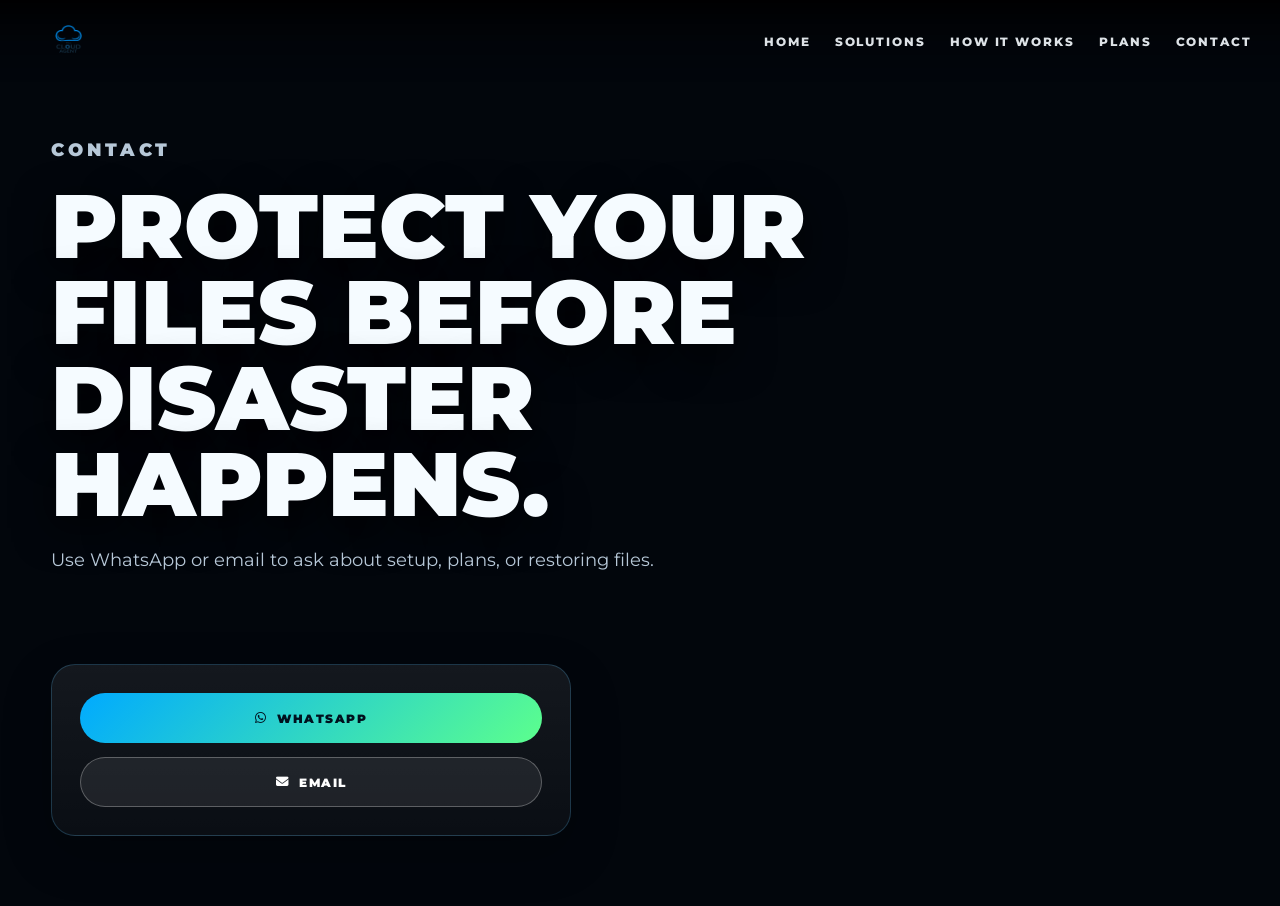
==== contact.html @ 24f9bed6 "Initial The Cloud Agent website" ====
<!DOCTYPE html>
<html lang="en">
<head>
<link rel="stylesheet" href="style.css">
<meta charset="UTF-8">
<meta name="viewport" content="width=device-width, initial-scale=1.0">
<title>Contact | The Cloud Agent</title>
<link href="https://fonts.googleapis.com/css2?family=Montserrat:wght@400;500;600;700;800;900&display=swap" rel="stylesheet">
<link rel="stylesheet" href="https://cdnjs.cloudflare.com/ajax/libs/font-awesome/6.5.2/css/all.min.css">
</head>

<body>

<header class="site-header">
<a href="index.html" class="brand-logo">
<img src="assets/images/logo.png" alt="The Cloud Agent Logo">
</a>

<button class="menu-toggle" id="menuToggle">
<span></span><span></span><span></span>
</button>

<nav class="site-nav" id="siteNav">
<a href="index.html">Home</a>
<a href="solutions.html">Solutions</a>
<a href="how.html">How It Works</a>
<a href="plans.html">Plans</a>
<a href="contact.html">Contact</a>
</nav>
</header>

<main class="page-content contact-page">
<section class="page-intro">
<p class="section-kicker">Contact</p>
<h1>Protect your files before disaster happens.</h1>
<p>Use WhatsApp or email to ask about setup, plans, or restoring files.</p>
</section>

<section class="contact-card">
<a href="https://wa.me/27781270843" class="btn btn-primary">
<i class="fab fa-whatsapp"></i> WhatsApp
</a>

<a href="mailto:mrsisekobunu@gmail.com" class="btn btn-secondary">
<i class="fas fa-envelope"></i> Email
</a>
</section>
</main>

<script src="script.js"></script>
</body>
</html>
---- style.css ----
﻿:root{
  --bg:#02060c;
  --bg-soft:#07111f;
  --text:#f5fbff;
  --muted:#b7c8d8;
  --line:rgba(91,196,255,0.22);
  --blue:#00aaff;
  --blue-soft:#63d8ff;
  --green:#5cff8d;
  --max:1200px;
}

*{
  box-sizing:border-box;
}

html{
  scroll-behavior:smooth;
}

body{
  margin:0;
  font-family:'Montserrat',sans-serif;
  background:var(--bg);
  color:var(--text);
}

a{
  color:inherit;
  text-decoration:none;
}

/* HEADER */

.site-header{
  position:fixed;
  top:0;
  left:0;
  width:100%;
  z-index:1000;
  display:flex;
  align-items:center;
  justify-content:space-between;
  padding:14px 28px;
  background:linear-gradient(to bottom, rgba(0,0,0,0.88), rgba(0,0,0,0.25), rgba(0,0,0,0));
}

.brand-logo{
  display:flex;
  align-items:center;
  height:54px;
}

.brand-logo img{
  height:54px;
  width:auto;
  display:block;
  object-fit:contain;
}

.site-nav{
  display:flex;
  gap:24px;
}

.site-nav a{
  font-size:0.75rem;
  text-transform:uppercase;
  letter-spacing:0.16em;
  opacity:0.9;
  font-weight:800;
}

.site-nav a:hover{
  color:var(--blue-soft);
}

.menu-toggle{
  display:none;
  background:none;
  border:none;
  cursor:pointer;
}

.menu-toggle span{
  display:block;
  width:24px;
  height:2px;
  background:#fff;
  margin:5px 0;
}

/* HOME */

.home-page{
  overflow:hidden;
}

.home-hero{
  position:relative;
  width:100%;
  min-height:100vh;
  overflow:hidden;
  display:flex;
  align-items:center;
}

.hero-bg{
  position:absolute;
  inset:0;
  background-size:cover;
  background-position:center;
  background-repeat:no-repeat;
  opacity:1;
  transition:opacity 1.2s ease-in-out;
  z-index:0;
}

.hero-overlay{
  position:absolute;
  inset:0;
  z-index:1;
  background:
    linear-gradient(to right, rgba(0,0,0,0.86), rgba(0,0,0,0.38), rgba(0,0,0,0.18)),
    linear-gradient(to top, rgba(0,0,0,0.75), rgba(0,0,0,0.10));
}

.home-content{
  position:relative;
  z-index:2;
  width:min(92%, var(--max));
  margin:0 auto;
  padding-top:70px;
}

.eyebrow,
.section-kicker{
  font-size:0.78rem;
  font-weight:900;
  text-transform:uppercase;
  letter-spacing:0.22em;
  color:var(--blue-soft);
  margin:0 0 18px;
}

.home-content h1,
.page-intro h1{
  margin:0;
  font-size:clamp(2.8rem, 7vw, 6.4rem);
  line-height:0.96;
  max-width:980px;
  font-weight:900;
  text-transform:uppercase;
  text-shadow:0 12px 40px rgba(0,0,0,0.8);
}

.home-content p{
  max-width:700px;
  font-size:clamp(1rem, 2vw, 1.35rem);
  line-height:1.45;
  font-weight:600;
}

/* BUTTONS */

.hero-buttons,
.contact-card{
  display:flex;
  flex-wrap:wrap;
  gap:14px;
  margin-top:32px;
}

.btn{
  display:inline-flex;
  align-items:center;
  justify-content:center;
  gap:10px;
  min-height:50px;
  padding:0 24px;
  border-radius:999px;
  border:1px solid rgba(255,255,255,0.28);
  font-size:0.78rem;
  font-weight:900;
  letter-spacing:0.12em;
  text-transform:uppercase;
  transition:all 0.25s ease;
}

.btn-primary{
  background:linear-gradient(135deg, var(--blue), var(--green));
  color:#00111e;
  border:none;
}

.btn-secondary{
  background:rgba(255,255,255,0.08);
  color:#fff;
}

.btn:hover{
  transform:translateY(-2px);
}

/* INNER PAGES */

.page-content{
  width:min(92%, var(--max));
  margin:0 auto;
  min-height:100vh;
  padding:135px 0 70px;
}

.page-intro{
  max-width:950px;
  margin-bottom:40px;
}

.page-intro p{
  color:var(--muted);
  font-size:1.1rem;
  line-height:1.7;
  max-width:760px;
}

.grid-cards{
  display:grid;
  grid-template-columns:repeat(3, 1fr);
  gap:20px;
}

.grid-card,
.step-card,
.contact-card,
.extra-note{
  background:linear-gradient(180deg, rgba(255,255,255,0.075), rgba(255,255,255,0.035));
  border:1px solid var(--line);
  border-radius:24px;
  padding:28px;
  box-shadow:0 18px 50px rgba(0,0,0,0.24);
}

.grid-card h3,
.step-card h3{
  margin:0 0 12px;
  font-size:1.1rem;
}

.grid-card p,
.step-card p,
.extra-note p{
  margin:0;
  color:var(--muted);
  line-height:1.7;
}

/* HOW */

.steps{
  display:grid;
  grid-template-columns:repeat(4, 1fr);
  gap:20px;
}

.step-card span{
  display:block;
  color:var(--blue-soft);
  font-size:0.85rem;
  font-weight:900;
  letter-spacing:0.2em;
  margin-bottom:18px;
}

/* PLANS */

.pricing-grid{
  display:grid;
  grid-template-columns:repeat(3, 1fr);
  gap:22px;
}

.price-card{
  position:relative;
  background:linear-gradient(180deg, #f7f2e7, #fff8ea);
  color:#06101d;
  border-radius:26px;
  padding:34px 26px;
  text-align:center;
  box-shadow:0 22px 65px rgba(0,0,0,0.35);
}

.price-card.featured{
  border:3px solid var(--green);
}

.price-badge{
  position:absolute;
  top:-16px;
  left:50%;
  transform:translateX(-50%);
  background:linear-gradient(135deg, #1f9d44, var(--green));
  color:#00170a;
  padding:8px 16px;
  border-radius:999px;
  font-size:0.7rem;
  font-weight:900;
  text-transform:uppercase;
}

.price-card h3{
  margin:0;
  font-size:2.2rem;
}

.price{
  margin:18px 0 6px;
  font-size:3rem;
  font-weight:900;
}

.price span{
  display:block;
  font-size:0.9rem;
}

.price-card p{
  color:#223247;
  line-height:1.55;
  font-weight:600;
}

.price-card .btn{
  margin-top:20px;
  width:100%;
}

.extra-note{
  margin-top:24px;
}

/* CONTACT */

.contact-page{
  display:flex;
  flex-direction:column;
  justify-content:center;
}

.contact-card{
  max-width:520px;
}

.contact-card .btn{
  width:100%;
}

/* MOBILE */

@media (max-width:1000px){
  .grid-cards,
  .pricing-grid,
  .steps{
    grid-template-columns:repeat(2, 1fr);
  }
}

@media (max-width:760px){
  .menu-toggle{
    display:block;
    z-index:1002;
  }

  .site-nav{
    position:absolute;
    top:72px;
    right:18px;
    display:none;
    flex-direction:column;
    gap:14px;
    background:rgba(2,6,12,0.96);
    border:1px solid var(--line);
    padding:18px;
    border-radius:16px;
    min-width:220px;
  }

  .site-nav.open{
    display:flex;
  }

  .brand-logo img{
    height:44px;
  }

  .home-content h1,
  .page-intro h1{
    font-size:clamp(2.3rem, 13vw, 4rem);
  }

  .grid-cards,
  .pricing-grid,
  .steps{
    grid-template-columns:1fr;
  }

  .page-content{
    padding-top:115px;
  }

  .btn{
    width:100%;
  }
}
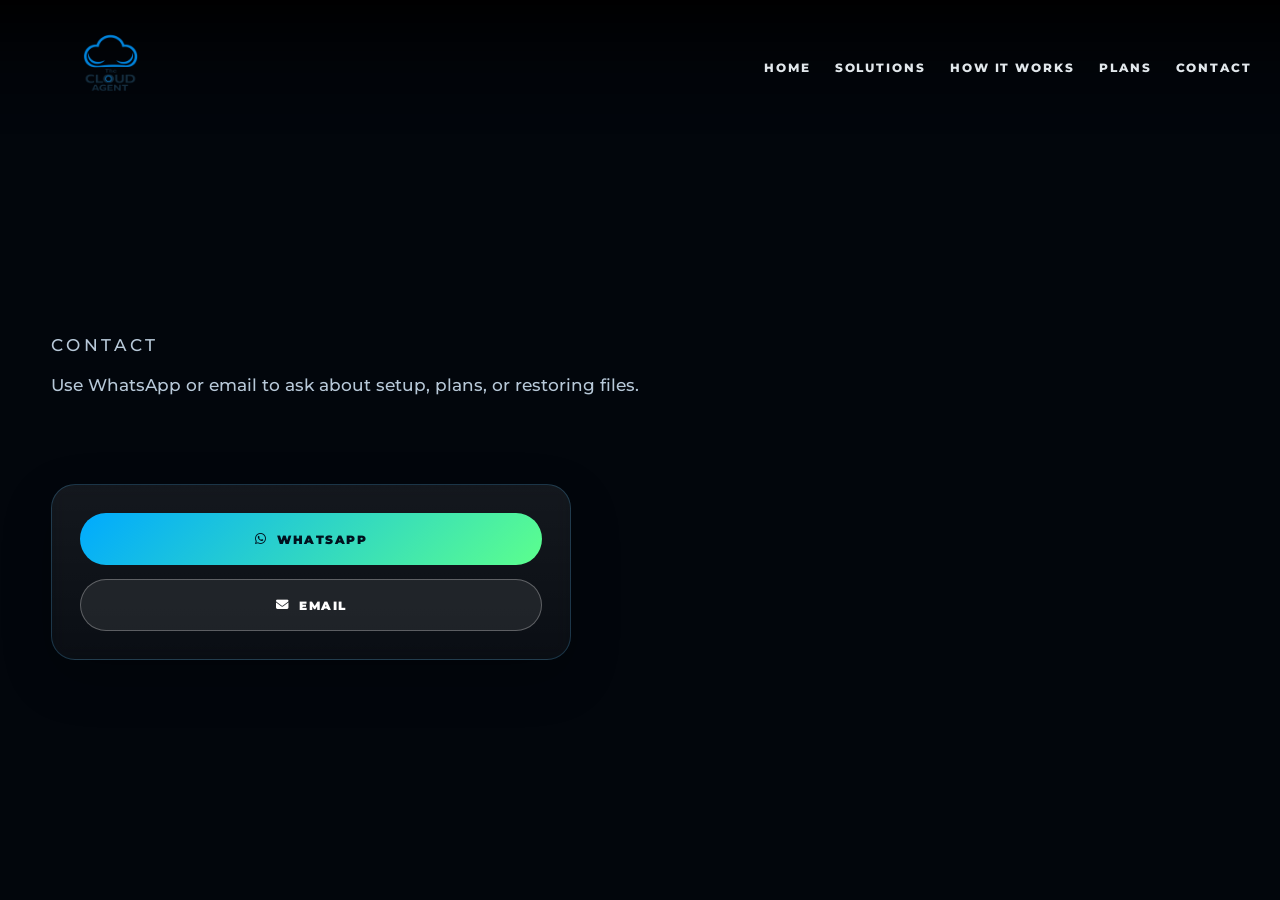
==== commit 2764b96d: "Refined cinematic layout and simplified UX" ====
--- a/contact.html
+++ b/contact.html
@@ -30,13 +30,14 @@
 </header>
 
 <main class="page-content contact-page">
+
 <section class="page-intro">
 <p class="section-kicker">Contact</p>
-<h1>Protect your files before disaster happens.</h1>
 <p>Use WhatsApp or email to ask about setup, plans, or restoring files.</p>
 </section>
 
 <section class="contact-card">
+
 <a href="https://wa.me/27781270843" class="btn btn-primary">
 <i class="fab fa-whatsapp"></i> WhatsApp
 </a>
@@ -44,6 +45,7 @@
 <a href="mailto:mrsisekobunu@gmail.com" class="btn btn-secondary">
 <i class="fas fa-envelope"></i> Email
 </a>
+
 </section>
 </main>
 
--- a/style.css
+++ b/style.css
@@ -41,18 +41,23 @@
   display:flex;
   align-items:center;
   justify-content:space-between;
-  padding:14px 28px;
-  background:linear-gradient(to bottom, rgba(0,0,0,0.88), rgba(0,0,0,0.25), rgba(0,0,0,0));
+  padding:12px 28px;
+  background:linear-gradient(
+    to bottom,
+    rgba(0,0,0,0.88),
+    rgba(0,0,0,0.28),
+    rgba(0,0,0,0)
+  );
 }
 
 .brand-logo{
   display:flex;
   align-items:center;
-  height:54px;
+  height:110px;
 }
 
 .brand-logo img{
-  height:54px;
+  height:110px;
   width:auto;
   display:block;
   object-fit:contain;
@@ -67,13 +72,16 @@
   font-size:0.75rem;
   text-transform:uppercase;
   letter-spacing:0.16em;
-  opacity:0.9;
+  opacity:0.92;
   font-weight:800;
+  transition:0.25s ease;
 }
 
 .site-nav a:hover{
   color:var(--blue-soft);
 }
+
+/* MENU */
 
 .menu-toggle{
   display:none;
@@ -94,6 +102,7 @@
 
 .home-page{
   overflow:hidden;
+  background:#000;
 }
 
 .home-hero{
@@ -103,17 +112,19 @@
   overflow:hidden;
   display:flex;
   align-items:center;
+  justify-content:center;
 }
 
 .hero-bg{
   position:absolute;
   inset:0;
-  background-size:cover;
-  background-position:center;
+  background-size:contain;
+  background-position:center center;
   background-repeat:no-repeat;
   opacity:1;
   transition:opacity 1.2s ease-in-out;
   z-index:0;
+  background-color:#000;
 }
 
 .hero-overlay{
@@ -121,8 +132,11 @@
   inset:0;
   z-index:1;
   background:
-    linear-gradient(to right, rgba(0,0,0,0.86), rgba(0,0,0,0.38), rgba(0,0,0,0.18)),
-    linear-gradient(to top, rgba(0,0,0,0.75), rgba(0,0,0,0.10));
+    linear-gradient(
+      to top,
+      rgba(0,0,0,0.72),
+      rgba(0,0,0,0.12)
+    );
 }
 
 .home-content{
@@ -130,8 +144,10 @@
   z-index:2;
   width:min(92%, var(--max));
   margin:0 auto;
-  padding-top:70px;
-}
+  min-height:100vh;
+}
+
+/* TEXT */
 
 .eyebrow,
 .section-kicker{
@@ -146,7 +162,7 @@
 .home-content h1,
 .page-intro h1{
   margin:0;
-  font-size:clamp(2.8rem, 7vw, 6.4rem);
+  font-size:clamp(2.6rem, 7vw, 6rem);
   line-height:0.96;
   max-width:980px;
   font-weight:900;
@@ -154,11 +170,13 @@
   text-shadow:0 12px 40px rgba(0,0,0,0.8);
 }
 
-.home-content p{
-  max-width:700px;
-  font-size:clamp(1rem, 2vw, 1.35rem);
-  line-height:1.45;
-  font-weight:600;
+.home-content p,
+.page-intro p{
+  color:var(--muted);
+  max-width:760px;
+  font-size:1.05rem;
+  line-height:1.8;
+  font-weight:500;
 }
 
 /* BUTTONS */
@@ -176,7 +194,7 @@
   align-items:center;
   justify-content:center;
   gap:10px;
-  min-height:50px;
+  min-height:52px;
   padding:0 24px;
   border-radius:999px;
   border:1px solid rgba(255,255,255,0.28);
@@ -188,7 +206,11 @@
 }
 
 .btn-primary{
-  background:linear-gradient(135deg, var(--blue), var(--green));
+  background:linear-gradient(
+    135deg,
+    var(--blue),
+    var(--green)
+  );
   color:#00111e;
   border:none;
 }
@@ -208,20 +230,19 @@
   width:min(92%, var(--max));
   margin:0 auto;
   min-height:100vh;
-  padding:135px 0 70px;
+  padding:160px 0 70px;
 }
 
 .page-intro{
-  max-width:950px;
-  margin-bottom:40px;
+  max-width:900px;
+  margin-bottom:42px;
 }
 
 .page-intro p{
-  color:var(--muted);
-  font-size:1.1rem;
-  line-height:1.7;
-  max-width:760px;
-}
+  margin:0 0 10px;
+}
+
+/* CARDS */
 
 .grid-cards{
   display:grid;
@@ -233,11 +254,18 @@
 .step-card,
 .contact-card,
 .extra-note{
-  background:linear-gradient(180deg, rgba(255,255,255,0.075), rgba(255,255,255,0.035));
+  background:linear-gradient(
+    180deg,
+    rgba(255,255,255,0.075),
+    rgba(255,255,255,0.035)
+  );
+
   border:1px solid var(--line);
   border-radius:24px;
   padding:28px;
   box-shadow:0 18px 50px rgba(0,0,0,0.24);
+
+  backdrop-filter:blur(8px);
 }
 
 .grid-card h3,
@@ -281,7 +309,12 @@
 
 .price-card{
   position:relative;
-  background:linear-gradient(180deg, #f7f2e7, #fff8ea);
+  background:linear-gradient(
+    180deg,
+    #f7f2e7,
+    #fff8ea
+  );
+
   color:#06101d;
   border-radius:26px;
   padding:34px 26px;
@@ -298,10 +331,18 @@
   top:-16px;
   left:50%;
   transform:translateX(-50%);
-  background:linear-gradient(135deg, #1f9d44, var(--green));
+
+  background:linear-gradient(
+    135deg,
+    #1f9d44,
+    var(--green)
+  );
+
   color:#00170a;
+
   padding:8px 16px;
   border-radius:999px;
+
   font-size:0.7rem;
   font-weight:900;
   text-transform:uppercase;
@@ -354,17 +395,25 @@
   width:100%;
 }
 
-/* MOBILE */
+/* TABLET */
 
 @media (max-width:1000px){
+
   .grid-cards,
   .pricing-grid,
   .steps{
     grid-template-columns:repeat(2, 1fr);
   }
-}
+
+  .brand-logo img{
+    height:88px;
+  }
+}
+
+/* MOBILE */
 
 @media (max-width:760px){
+
   .menu-toggle{
     display:block;
     z-index:1002;
@@ -372,15 +421,21 @@
 
   .site-nav{
     position:absolute;
-    top:72px;
+    top:92px;
     right:18px;
+
     display:none;
     flex-direction:column;
     gap:14px;
+
     background:rgba(2,6,12,0.96);
+
     border:1px solid var(--line);
+
     padding:18px;
+
     border-radius:16px;
+
     min-width:220px;
   }
 
@@ -388,13 +443,17 @@
     display:flex;
   }
 
+  .brand-logo{
+    height:74px;
+  }
+
   .brand-logo img{
-    height:44px;
+    height:74px;
   }
 
   .home-content h1,
   .page-intro h1{
-    font-size:clamp(2.3rem, 13vw, 4rem);
+    font-size:clamp(2.2rem, 13vw, 4rem);
   }
 
   .grid-cards,
@@ -404,10 +463,18 @@
   }
 
   .page-content{
-    padding-top:115px;
+    padding-top:130px;
   }
 
   .btn{
     width:100%;
   }
+
+  .site-nav a{
+    font-size:0.72rem;
+  }
+
+  .page-intro p{
+    font-size:1rem;
+  }
 }
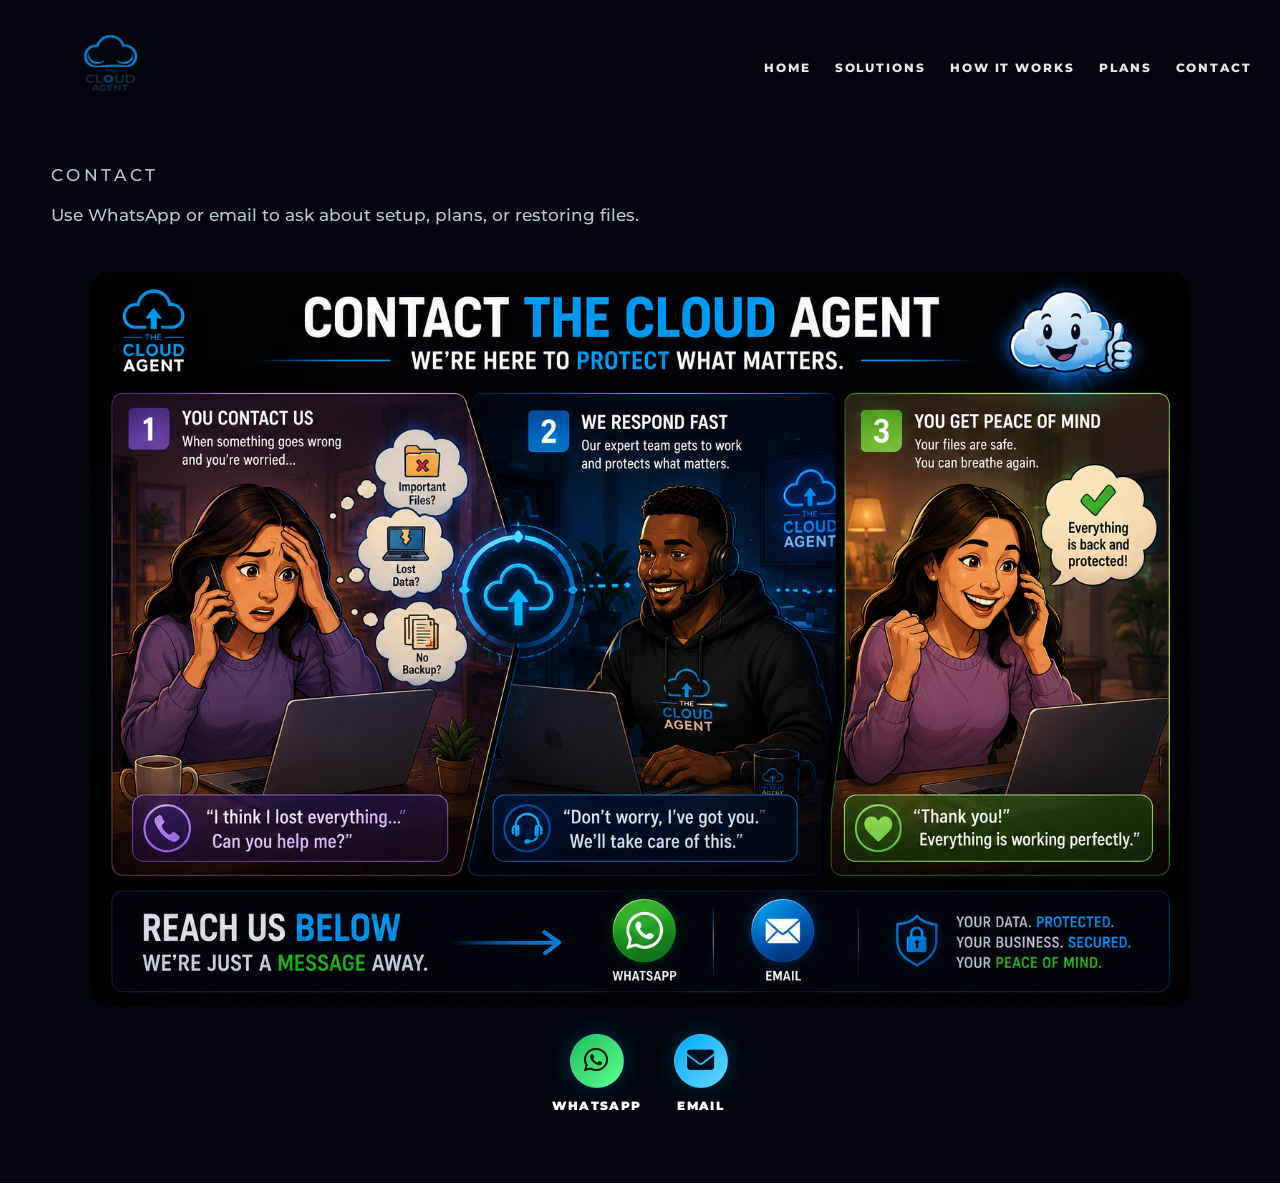
==== commit 8a56a5b7: "Updated contact page with cartoon contact panel" ====
--- a/contact.html
+++ b/contact.html
@@ -7,6 +7,89 @@
 <title>Contact | The Cloud Agent</title>
 <link href="https://fonts.googleapis.com/css2?family=Montserrat:wght@400;500;600;700;800;900&display=swap" rel="stylesheet">
 <link rel="stylesheet" href="https://cdnjs.cloudflare.com/ajax/libs/font-awesome/6.5.2/css/all.min.css">
+
+<style>
+.contact-visual{
+  width:100%;
+  display:flex;
+  justify-content:center;
+  margin-top:30px;
+  overflow:hidden;
+}
+
+.contact-visual img{
+  width:100%;
+  max-width:1100px;
+  height:auto;
+  display:block;
+  border-radius:24px;
+}
+
+.contact-icons{
+  display:flex;
+  justify-content:center;
+  align-items:center;
+  gap:32px;
+  margin-top:28px;
+  flex-wrap:wrap;
+}
+
+.contact-icon-link{
+  display:flex;
+  flex-direction:column;
+  align-items:center;
+  justify-content:center;
+  gap:10px;
+  color:#ffffff;
+  font-size:0.75rem;
+  font-weight:900;
+  letter-spacing:0.12em;
+  text-transform:uppercase;
+  transition:0.25s ease;
+}
+
+.contact-icon-link i{
+  width:54px;
+  height:54px;
+  display:flex;
+  align-items:center;
+  justify-content:center;
+  border-radius:50%;
+  font-size:1.7rem;
+  background:rgba(255,255,255,0.08);
+  border:1px solid rgba(91,196,255,0.35);
+  box-shadow:0 0 24px rgba(0,170,255,0.25);
+}
+
+.contact-icon-link:hover{
+  color:var(--blue-soft);
+  transform:translateY(-3px);
+}
+
+.contact-icon-link.whatsapp i{
+  background:linear-gradient(135deg, #1fbf5b, #5cff8d);
+  color:#00170a;
+}
+
+.contact-icon-link.email i{
+  background:linear-gradient(135deg, #00aaff, #63d8ff);
+  color:#00111e;
+}
+
+@media (max-width:760px){
+  .contact-icons{
+    gap:24px;
+    margin-top:24px;
+  }
+
+  .contact-icon-link i{
+    width:50px;
+    height:50px;
+    font-size:1.5rem;
+  }
+}
+</style>
+
 </head>
 
 <body>
@@ -29,24 +112,31 @@
 </nav>
 </header>
 
-<main class="page-content contact-page">
+<main class="page-content">
 
 <section class="page-intro">
 <p class="section-kicker">Contact</p>
 <p>Use WhatsApp or email to ask about setup, plans, or restoring files.</p>
 </section>
 
-<section class="contact-card">
+<section class="contact-visual">
+<img src="assets/images/contact-panel.png" alt="Contact The Cloud Agent">
+</section>
 
-<a href="https://wa.me/27781270843" class="btn btn-primary">
-<i class="fab fa-whatsapp"></i> WhatsApp
+<section class="contact-icons">
+
+<a href="https://wa.me/27781270843" class="contact-icon-link whatsapp">
+<i class="fab fa-whatsapp"></i>
+<span>WhatsApp</span>
 </a>
 
-<a href="mailto:mrsisekobunu@gmail.com" class="btn btn-secondary">
-<i class="fas fa-envelope"></i> Email
+<a href="mailto:mrsisekobunu@gmail.com" class="contact-icon-link email">
+<i class="fas fa-envelope"></i>
+<span>Email</span>
 </a>
 
 </section>
+
 </main>
 
 <script src="script.js"></script>
--- a/style.css
+++ b/style.css
@@ -23,6 +23,7 @@
   font-family:'Montserrat',sans-serif;
   background:var(--bg);
   color:var(--text);
+  overflow-x:hidden;
 }
 
 a{
@@ -42,12 +43,7 @@
   align-items:center;
   justify-content:space-between;
   padding:12px 28px;
-  background:linear-gradient(
-    to bottom,
-    rgba(0,0,0,0.88),
-    rgba(0,0,0,0.28),
-    rgba(0,0,0,0)
-  );
+  background:#02060c;
 }
 
 .brand-logo{
@@ -101,25 +97,29 @@
 /* HOME */
 
 .home-page{
-  overflow:hidden;
   background:#000;
+  overflow-x:hidden;
 }
 
 .home-hero{
   position:relative;
   width:100%;
-  min-height:100vh;
+  min-height:calc(100vh + 120px);
   overflow:hidden;
   display:flex;
-  align-items:center;
+  align-items:flex-start;
   justify-content:center;
+  padding-top:130px;
 }
 
 .hero-bg{
   position:absolute;
-  inset:0;
+  top:130px;
+  left:0;
+  right:0;
+  bottom:0;
   background-size:contain;
-  background-position:center center;
+  background-position:center top;
   background-repeat:no-repeat;
   opacity:1;
   transition:opacity 1.2s ease-in-out;
@@ -129,14 +129,16 @@
 
 .hero-overlay{
   position:absolute;
-  inset:0;
+  top:130px;
+  left:0;
+  right:0;
+  bottom:0;
   z-index:1;
-  background:
-    linear-gradient(
-      to top,
-      rgba(0,0,0,0.72),
-      rgba(0,0,0,0.12)
-    );
+  background:linear-gradient(
+    to top,
+    rgba(0,0,0,0.70),
+    rgba(0,0,0,0.08)
+  );
 }
 
 .home-content{
@@ -206,11 +208,7 @@
 }
 
 .btn-primary{
-  background:linear-gradient(
-    135deg,
-    var(--blue),
-    var(--green)
-  );
+  background:linear-gradient(135deg,var(--blue),var(--green));
   color:#00111e;
   border:none;
 }
@@ -242,6 +240,24 @@
   margin:0 0 10px;
 }
 
+/* VISUAL IMAGE SECTIONS */
+
+.visual-section{
+  width:100%;
+  display:flex;
+  justify-content:center;
+  margin-top:30px;
+  overflow:hidden;
+}
+
+.visual-section img{
+  width:100%;
+  max-width:1100px;
+  height:auto;
+  border-radius:24px;
+  display:block;
+}
+
 /* CARDS */
 
 .grid-cards{
@@ -254,17 +270,11 @@
 .step-card,
 .contact-card,
 .extra-note{
-  background:linear-gradient(
-    180deg,
-    rgba(255,255,255,0.075),
-    rgba(255,255,255,0.035)
-  );
-
+  background:linear-gradient(180deg,rgba(255,255,255,0.075),rgba(255,255,255,0.035));
   border:1px solid var(--line);
   border-radius:24px;
   padding:28px;
   box-shadow:0 18px 50px rgba(0,0,0,0.24);
-
   backdrop-filter:blur(8px);
 }
 
@@ -309,12 +319,7 @@
 
 .price-card{
   position:relative;
-  background:linear-gradient(
-    180deg,
-    #f7f2e7,
-    #fff8ea
-  );
-
+  background:linear-gradient(180deg,#f7f2e7,#fff8ea);
   color:#06101d;
   border-radius:26px;
   padding:34px 26px;
@@ -331,18 +336,10 @@
   top:-16px;
   left:50%;
   transform:translateX(-50%);
-
-  background:linear-gradient(
-    135deg,
-    #1f9d44,
-    var(--green)
-  );
-
+  background:linear-gradient(135deg,#1f9d44,var(--green));
   color:#00170a;
-
   padding:8px 16px;
   border-radius:999px;
-
   font-size:0.7rem;
   font-weight:900;
   text-transform:uppercase;
@@ -398,7 +395,6 @@
 /* TABLET */
 
 @media (max-width:1000px){
-
   .grid-cards,
   .pricing-grid,
   .steps{
@@ -413,7 +409,6 @@
 /* MOBILE */
 
 @media (max-width:760px){
-
   .menu-toggle{
     display:block;
     z-index:1002;
@@ -423,19 +418,13 @@
     position:absolute;
     top:92px;
     right:18px;
-
     display:none;
     flex-direction:column;
     gap:14px;
-
     background:rgba(2,6,12,0.96);
-
     border:1px solid var(--line);
-
     padding:18px;
-
     border-radius:16px;
-
     min-width:220px;
   }
 
@@ -449,6 +438,21 @@
 
   .brand-logo img{
     height:74px;
+  }
+
+  .home-hero{
+    padding-top:105px;
+    min-height:calc(100vh + 105px);
+  }
+
+  .hero-bg{
+    top:105px;
+    background-size:contain;
+    background-position:center top;
+  }
+
+  .hero-overlay{
+    top:105px;
   }
 
   .home-content h1,
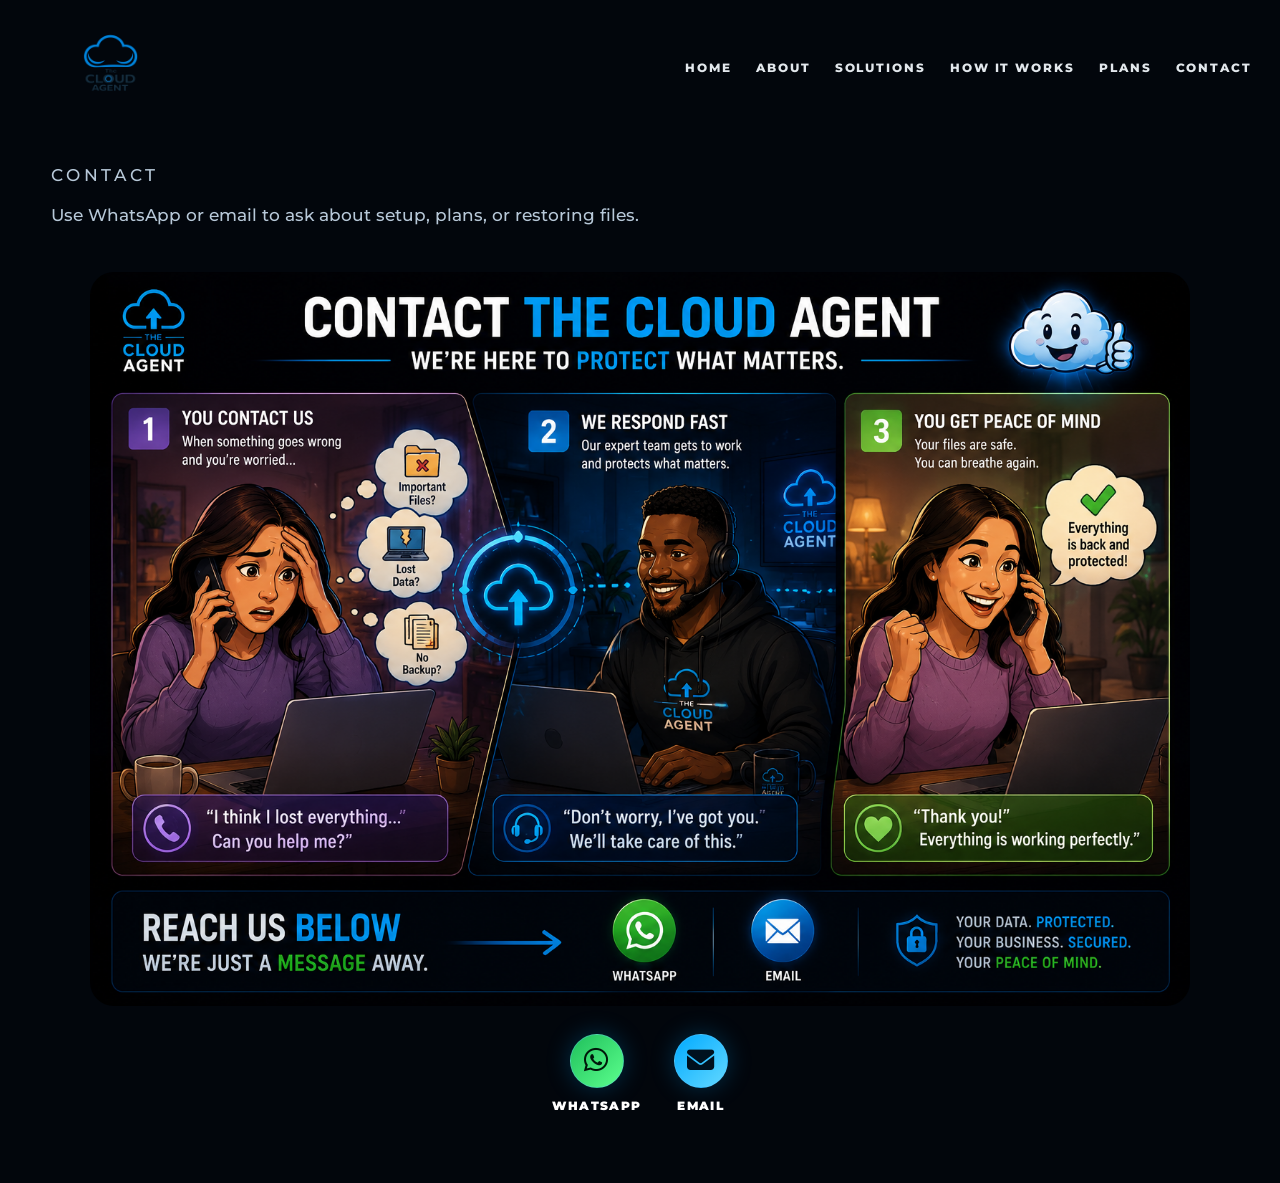
==== commit 1362d6ba: "Fixed About navigation across all pages" ====
--- a/contact.html
+++ b/contact.html
@@ -105,6 +105,7 @@
 
 <nav class="site-nav" id="siteNav">
 <a href="index.html">Home</a>
+<a href="about.html">About</a>
 <a href="solutions.html">Solutions</a>
 <a href="how.html">How It Works</a>
 <a href="plans.html">Plans</a>
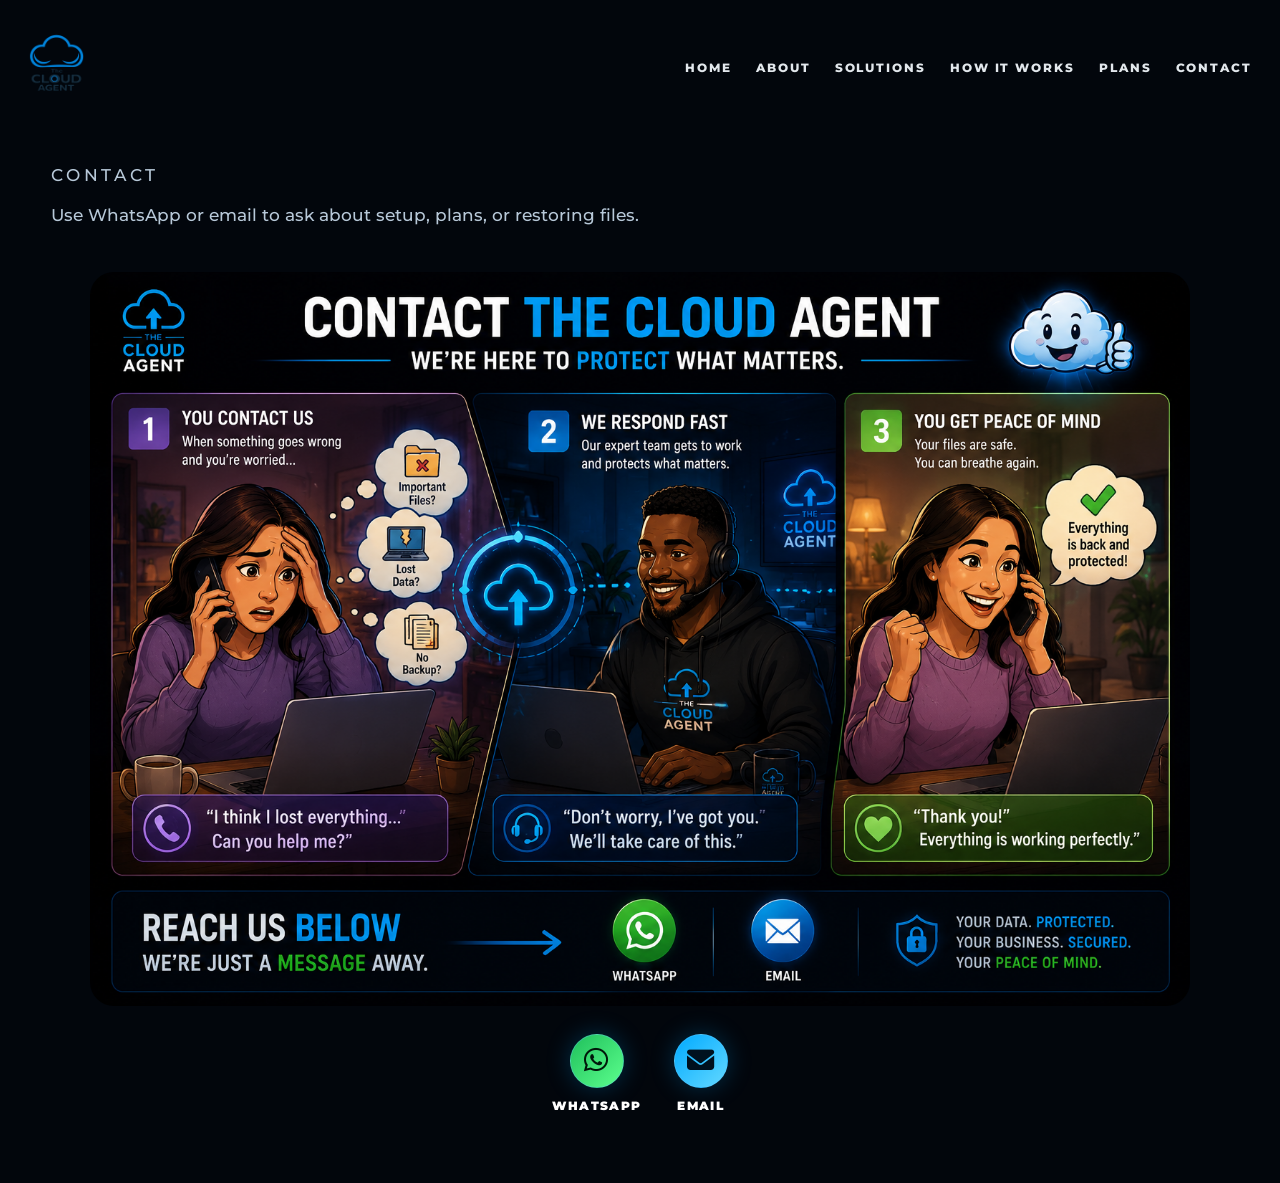
==== commit 7fcbb877: "Fix email link" ====
--- a/contact.html
+++ b/contact.html
@@ -131,7 +131,7 @@
 <span>WhatsApp</span>
 </a>
 
-<a href="mailto:mrsisekobunu@gmail.com" class="contact-icon-link email">
+<a href="mailto:thecloudagent101@gmail.com" class="contact-icon-link email">
 <i class="fas fa-envelope"></i>
 <span>Email</span>
 </a>
--- a/style.css
+++ b/style.css
@@ -42,7 +42,7 @@
   display:flex;
   align-items:center;
   justify-content:space-between;
-  padding:12px 28px;
+  padding:12px 28px 12px 4px;
   background:#02060c;
 }
 
@@ -50,6 +50,7 @@
   display:flex;
   align-items:center;
   height:110px;
+  margin-left:-30px;
 }
 
 .brand-logo img{
@@ -434,6 +435,7 @@
 
   .brand-logo{
     height:74px;
+    margin-left:-24px;
   }
 
   .brand-logo img{
